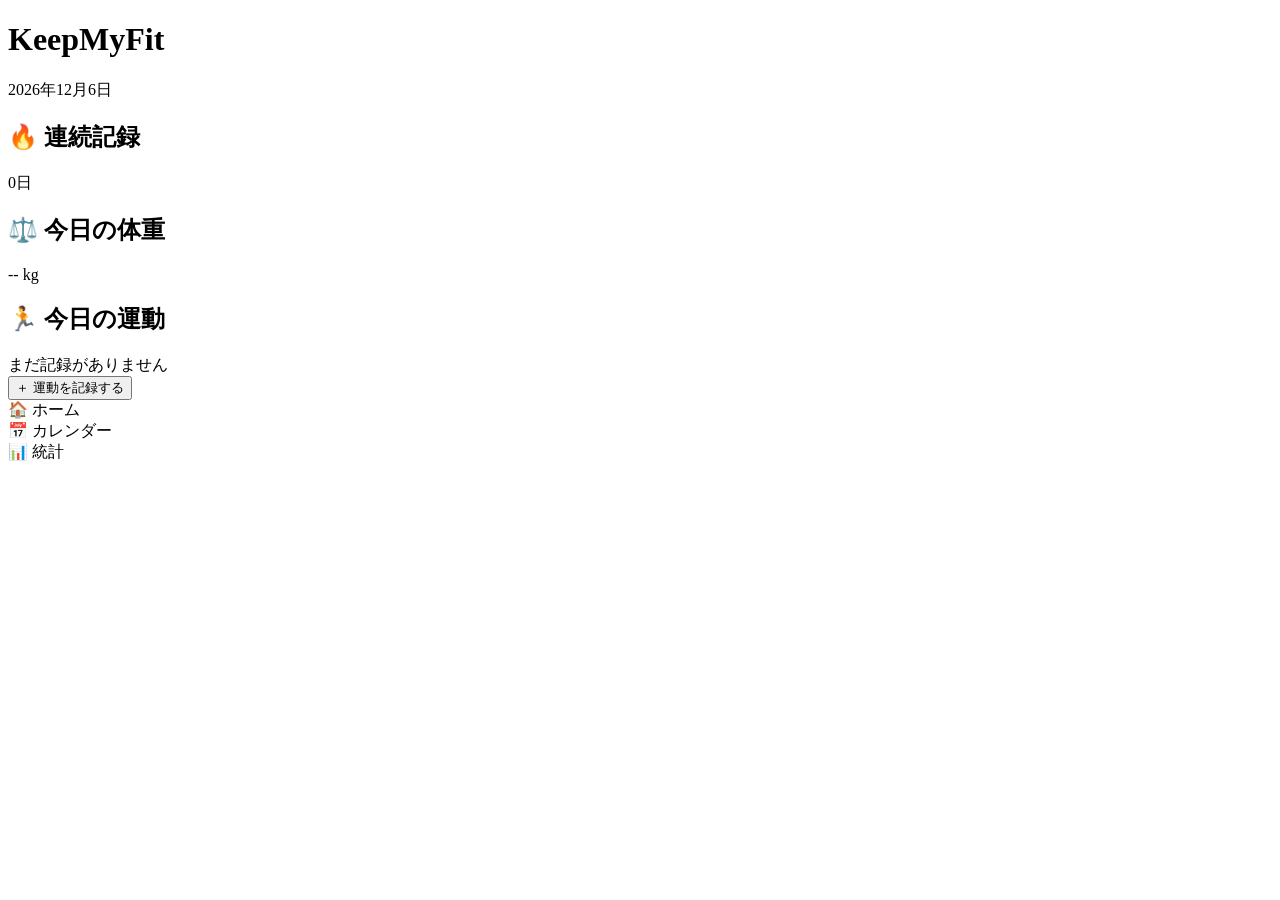
==== index.html @ 4542c9d8 "Add initial HTML structure for KeepMyFit app" ====
<!DOCTYPE html>
<html lang="ja">
<head>
    <meta charset="UTF-8">
    <meta name="viewport" content="width=device-width, initial-scale=1.0">

    <title>KeepMyFit</title>

    <link rel="stylesheet" href="style.css">
</head>

<body>

<div class="app">

    <header>
        <h1>KeepMyFit</h1>
        <p id="today"></p>
    </header>


    <section class="card">

        <h2>🔥 連続記録</h2>

        <div class="number">
            0日
        </div>

    </section>


    <section class="card">

        <h2>⚖️ 今日の体重</h2>

        <div class="number">
            -- kg
        </div>

    </section>


    <section class="card">

        <h2>🏃 今日の運動</h2>

        <div class="exercise">

            まだ記録がありません

        </div>

    </section>


    <button class="add-button">
        ＋ 運動を記録する
    </button>


</div>


<nav>

    <div>
        🏠
        <span>ホーム</span>
    </div>

    <div>
        📅
        <span>カレンダー</span>
    </div>

    <div>
        📊
        <span>統計</span>
    </div>

</nav>


<script>

const date = new Date();

const year = date.getFullYear();
const month = date.getMonth()+1;
const day = date.getDate();

document.getElementById("today").innerHTML =
`${year}年${month}月${day}日`;

</script>


</body>
</html>
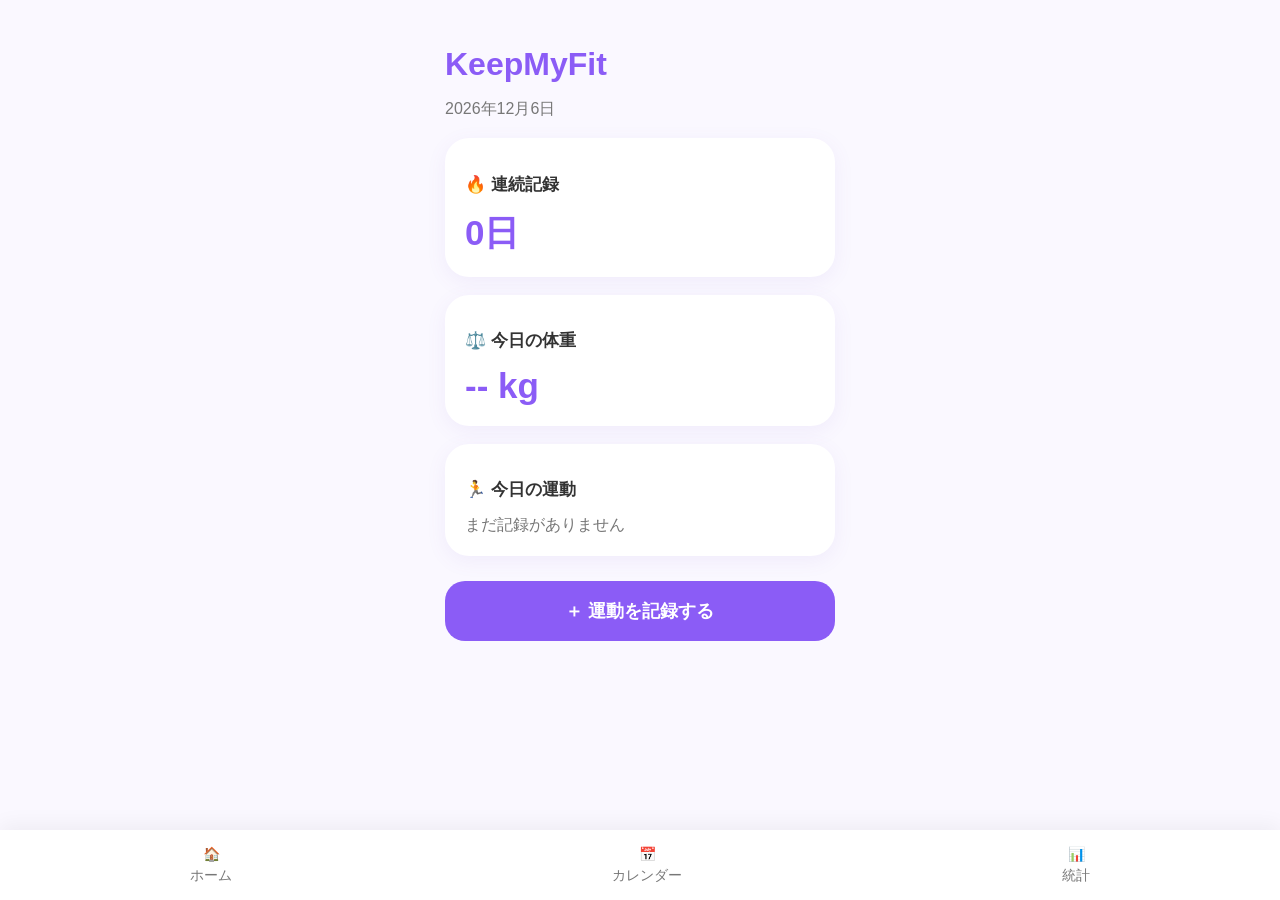
==== commit ad4202c3: "Add PWA support with manifest and service worker Added manifest link and service worker registration" ====
--- a/index.html
+++ b/index.html
@@ -7,6 +7,8 @@
     <title>KeepMyFit</title>
 
     <link rel="stylesheet" href="style.css">
+    <link rel="manifest" href="manifest.json">
+<meta name="theme-color" content="#8b5cf6">
 </head>
 
 <body>
@@ -94,7 +96,17 @@
 `${year}年${month}月${day}日`;
 
 </script>
+<script>
 
+if ("serviceWorker" in navigator) {
+
+    navigator.serviceWorker.register(
+        "service-worker.js"
+    );
+
+}
+
+</script>
 
 </body>
 </html>
--- a/style.css
+++ b/style.css
@@ -0,0 +1,182 @@
+* {
+    box-sizing: border-box;
+}
+
+
+body {
+
+    margin:0;
+
+    background:#faf8ff;
+
+    font-family:
+    -apple-system,
+    BlinkMacSystemFont,
+    "Helvetica Neue",
+    Arial,
+    sans-serif;
+
+    color:#333;
+
+}
+
+
+.app {
+
+    max-width:430px;
+
+    margin:auto;
+
+    padding:25px 20px 100px;
+
+}
+
+
+
+header h1 {
+
+    color:#8b5cf6;
+
+    font-size:32px;
+
+    margin-bottom:5px;
+
+}
+
+
+header p {
+
+    color:#777;
+
+}
+
+
+
+.card {
+
+
+    background:white;
+
+    border-radius:24px;
+
+    padding:20px;
+
+    margin-top:18px;
+
+    box-shadow:
+    0 5px 20px rgba(130,90,200,0.08);
+
+}
+
+
+
+.card h2 {
+
+    font-size:17px;
+
+    font-weight:600;
+
+}
+
+
+
+.number {
+
+    font-size:35px;
+
+    color:#8b5cf6;
+
+    font-weight:bold;
+
+}
+
+
+
+.exercise {
+
+    color:#777;
+
+    margin-top:10px;
+
+}
+
+
+
+.add-button {
+
+
+    width:100%;
+
+    margin-top:25px;
+
+    padding:18px;
+
+    border:none;
+
+    border-radius:20px;
+
+    background:#8b5cf6;
+
+    color:white;
+
+    font-size:18px;
+
+    font-weight:bold;
+
+
+}
+
+
+
+nav {
+
+
+    position:fixed;
+
+    bottom:0;
+
+    left:0;
+
+    right:0;
+
+
+    height:70px;
+
+    background:white;
+
+
+    display:flex;
+
+    justify-content:space-around;
+
+    align-items:center;
+
+
+    box-shadow:
+    0 -5px 20px rgba(0,0,0,0.05);
+
+
+}
+
+
+
+nav div {
+
+
+    text-align:center;
+
+    color:#777;
+
+    font-size:14px;
+
+
+}
+
+
+nav span {
+
+    display:block;
+
+    margin-top:5px;
+
+}
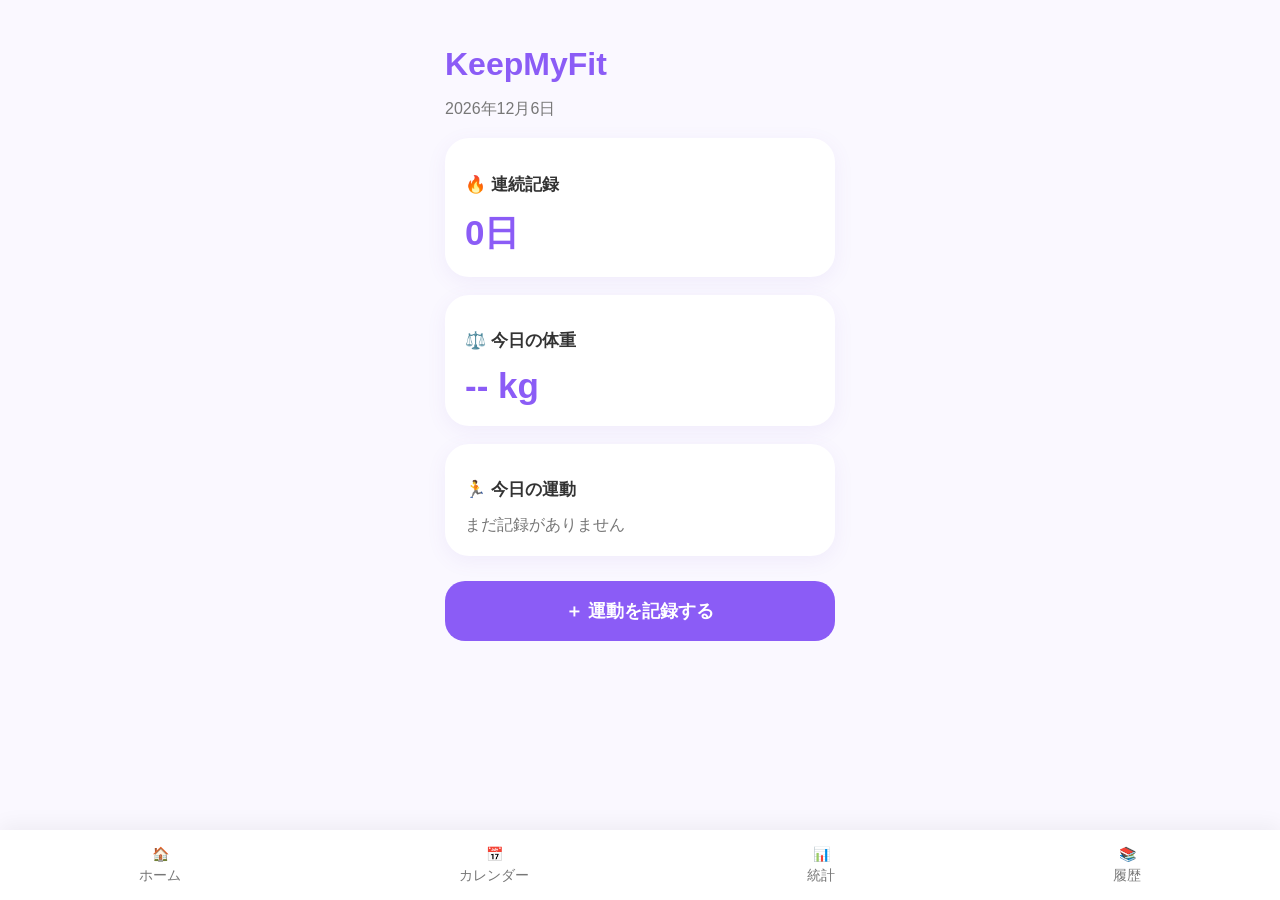
==== commit cae871bd: "Add history link to navigation in index.html" ====
--- a/index.html
+++ b/index.html
@@ -56,9 +56,12 @@
     </section>
 
 
-    <button class="add-button">
-        ＋ 運動を記録する
-    </button>
+    <button 
+class="add-button"
+onclick="location.href='add.html'"
+>
+＋ 運動を記録する
+</button>
 
 
 </div>
@@ -80,7 +83,15 @@
         📊
         <span>統計</span>
     </div>
+<div onclick="location.href='history.html'">
 
+📚
+
+<span>
+履歴
+</span>
+
+</div>
 </nav>
 
 
--- a/style.css
+++ b/style.css
@@ -180,3 +180,43 @@
     margin-top:5px;
 
 }
+label {
+
+    display:block;
+
+    margin-top:15px;
+
+    margin-bottom:8px;
+
+    font-weight:bold;
+
+}
+
+
+
+input,
+select,
+textarea {
+
+
+    width:100%;
+
+    padding:14px;
+
+    border-radius:15px;
+
+    border:1px solid #ddd;
+
+    font-size:16px;
+
+}
+
+
+
+textarea {
+
+    height:100px;
+
+    resize:none;
+
+}
